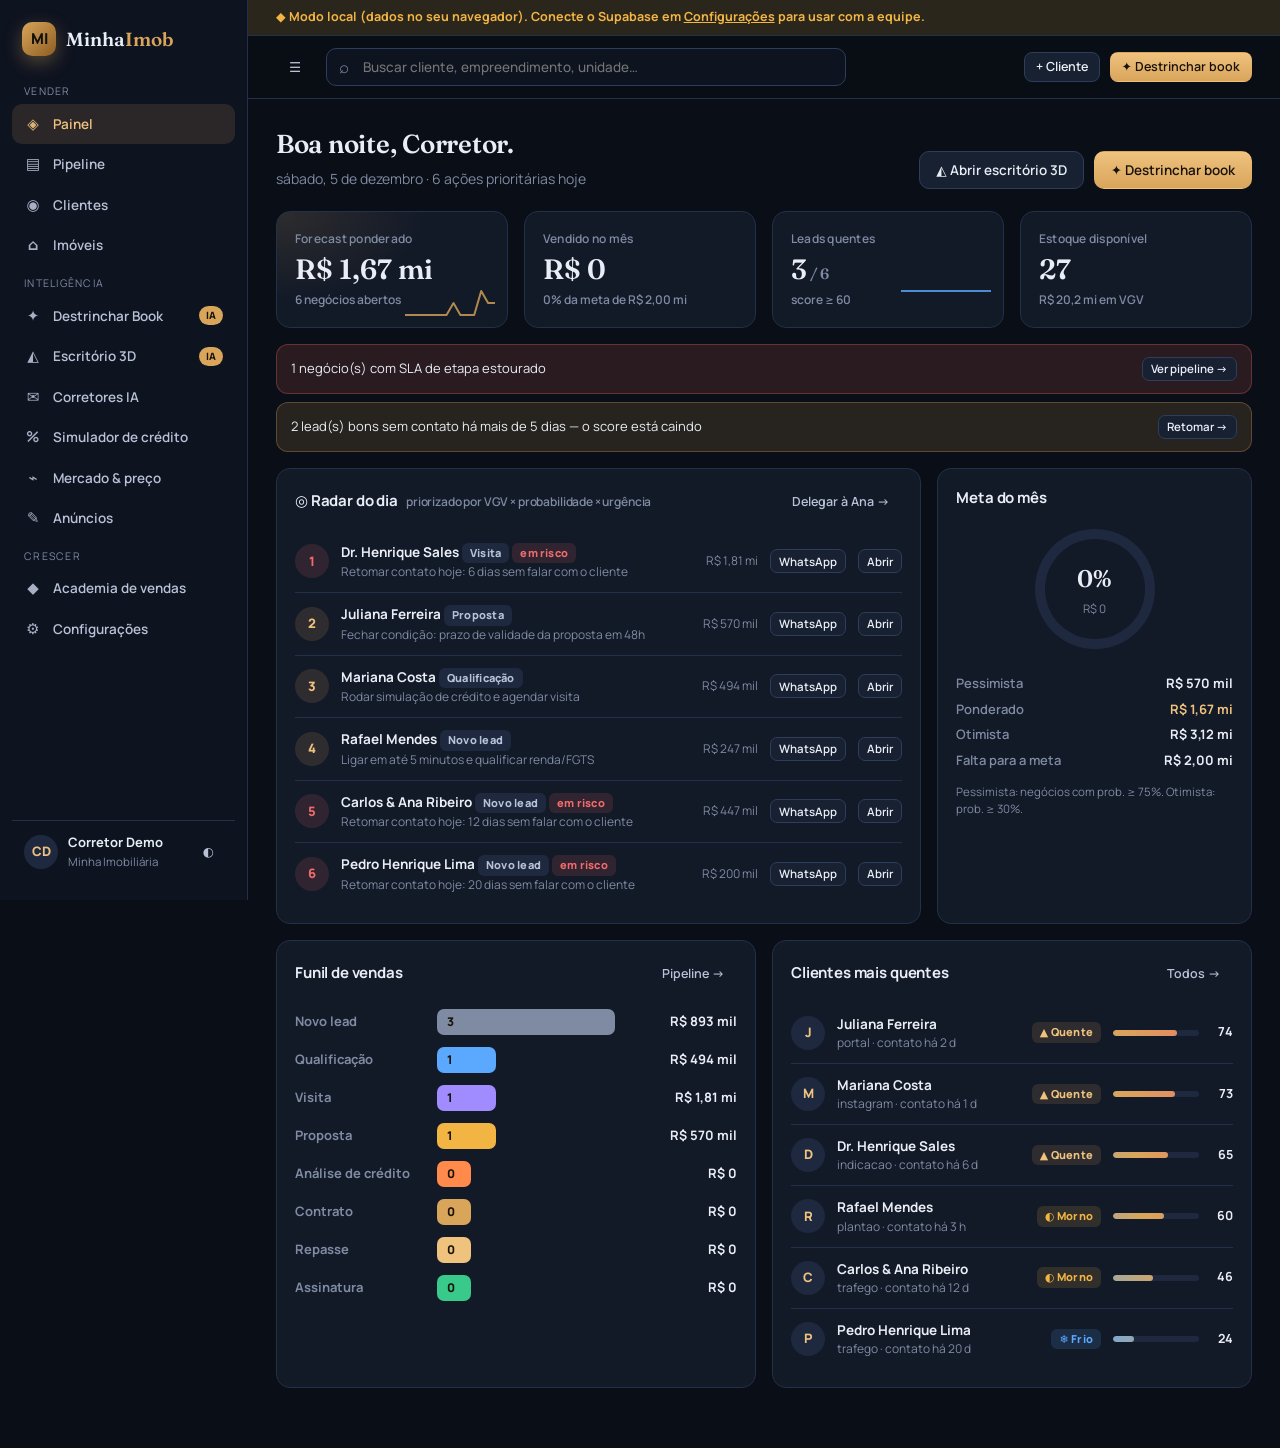
==== app.html @ 0edb1a58 "MinhaImob: plataforma inteligente de vendas imobiliárias - Destrinchador de book: PDF (pdf.js), OCR " ====
<!doctype html>
<html lang="pt-BR">
<head>
  <meta charset="utf-8" />
  <meta name="viewport" content="width=device-width, initial-scale=1" />
  <title>MinhaImob — Plataforma de Vendas</title>
  <meta name="description" content="Plataforma inteligente de vendas de imóveis" />
  <link rel="icon" href="data:image/svg+xml,<svg xmlns='http://www.w3.org/2000/svg' viewBox='0 0 64 64'><rect width='64' height='64' rx='14' fill='%23D9A55B'/><path d='M14 34 32 18l18 16v14H38V38H26v10H14z' fill='%2312100B'/></svg>" />
  <link rel="preconnect" href="https://fonts.googleapis.com" />
  <link rel="preconnect" href="https://fonts.gstatic.com" crossorigin />
  <link href="https://fonts.googleapis.com/css2?family=Fraunces:opsz,wght@9..144,500;9..144,600&family=Manrope:wght@400;500;600;700;800&family=JetBrains+Mono:wght@400;500&display=swap" rel="stylesheet" />
  <link rel="stylesheet" href="assets/css/app.css" />
  <script>try { const t = localStorage.getItem('mi_theme'); if (t) document.documentElement.dataset.theme = t; } catch {}</script>
</head>
<body>
  <div class="app">
    <aside class="sidebar" id="sidebar">
      <div class="brand"><div class="brand-mark">MI</div><div class="brand-name">Minha<b>Imob</b></div></div>
      <nav class="nav" id="nav">
        <div class="nav-group">Vender</div>
        <a href="#/dashboard" data-r="dashboard"><span class="ico">◈</span>Painel</a>
        <a href="#/pipeline" data-r="pipeline"><span class="ico">▤</span>Pipeline</a>
        <a href="#/leads" data-r="leads"><span class="ico">◉</span>Clientes</a>
        <a href="#/imoveis" data-r="imoveis"><span class="ico">⌂</span>Imóveis</a>
        <div class="nav-group">Inteligência</div>
        <a href="#/book" data-r="book"><span class="ico">✦</span>Destrinchar Book<span class="tag">IA</span></a>
        <a href="office.html"><span class="ico">◭</span>Escritório 3D<span class="tag">IA</span></a>
        <a href="#/ia" data-r="ia"><span class="ico">✉</span>Corretores IA</a>
        <a href="#/credito" data-r="credito"><span class="ico">%</span>Simulador de crédito</a>
        <a href="#/mercado" data-r="mercado"><span class="ico">⌁</span>Mercado & preço</a>
        <a href="#/marketing" data-r="marketing"><span class="ico">✎</span>Anúncios</a>
        <div class="nav-group">Crescer</div>
        <a href="#/academia" data-r="academia"><span class="ico">◆</span>Academia de vendas</a>
        <a href="#/ajustes" data-r="ajustes"><span class="ico">⚙</span>Configurações</a>
      </nav>
      <div class="sidebar-foot">
        <div class="avatar" id="me-avatar">?</div>
        <div class="grow"><div class="ellipsis" style="font-weight:700;font-size:13px" id="me-name">—</div><div class="ellipsis muted" style="font-size:11.5px" id="me-org">—</div></div>
        <button class="btn ghost sm icon" id="btn-theme" title="Tema">◐</button>
      </div>
    </aside>
    <main class="main">
      <div id="mode-banner"></div>
      <header class="topbar">
        <button class="btn ghost icon menu-btn" id="btn-menu" aria-label="Menu">☰</button>
        <div class="search">
          <input id="gsearch" placeholder="Buscar cliente, empreendimento, unidade…" autocomplete="off" />
          <div id="gsearch-res" class="card hide" style="position:absolute;top:44px;left:0;right:0;z-index:30;padding:6px;max-height:360px;overflow:auto"></div>
        </div>
        <div class="row right">
          <button class="btn sm hide-m" id="btn-new-lead">+ Cliente</button>
          <a class="btn sm primary" href="#/book">✦ Destrinchar book</a>
        </div>
      </header>
      <section id="view" class="page"></section>
    </main>
  </div>
  <script type="module" src="assets/js/app.js"></script>
</body>
</html>
---- assets/css/app.css ----
/* MinhaImob — Design System */
:root {
  --bg: #0A0E16;
  --bg-2: #0E1320;
  --surface: #121927;
  --surface-2: #182132;
  --surface-3: #1E2940;
  --border: #233049;
  --border-2: #2E3D5C;
  --text: #E9EDF5;
  --text-2: #B8C2D6;
  --muted: #7F8BA3;
  --gold: #D9A55B;
  --gold-2: #EFC27E;
  --gold-soft: rgba(217, 165, 91, .14);
  --green: #39C98A;
  --green-soft: rgba(57, 201, 138, .14);
  --amber: #F2B544;
  --amber-soft: rgba(242, 181, 68, .14);
  --red: #F06B6B;
  --red-soft: rgba(240, 107, 107, .14);
  --blue: #5AA9FF;
  --blue-soft: rgba(90, 169, 255, .14);
  --violet: #A08CFF;
  --violet-soft: rgba(160, 140, 255, .14);
  --radius: 14px;
  --radius-sm: 9px;
  --shadow: 0 10px 30px rgba(0, 0, 0, .35);
  --shadow-lg: 0 24px 60px rgba(0, 0, 0, .5);
  --font: "Manrope", system-ui, -apple-system, "Segoe UI", sans-serif;
  --font-display: "Fraunces", Georgia, serif;
  --mono: "JetBrains Mono", ui-monospace, monospace;
  --sidebar: 248px;
  --chart-1: #B9873F;
  --chart-2: #4A97EC;
  --chart-grid: #1F2A3F;
  color-scheme: dark;
}
:root[data-theme="light"] {
  --bg: #F4F1EA;
  --bg-2: #EEEAE1;
  --surface: #FFFFFF;
  --surface-2: #F8F6F1;
  --surface-3: #EFEBE2;
  --border: #E2DCCF;
  --border-2: #D3CAB8;
  --text: #1B1F2A;
  --text-2: #3D4555;
  --muted: #6E7686;
  --gold: #A9742C;
  --gold-2: #8E5F1F;
  --gold-soft: rgba(169, 116, 44, .12);
  --shadow: 0 8px 24px rgba(40, 30, 10, .08);
  --shadow-lg: 0 20px 50px rgba(40, 30, 10, .14);
  --chart-1: #A9742C;
  --chart-2: #2F7BD9;
  --chart-grid: #ECE6DA;
  color-scheme: light;
}

* { box-sizing: border-box; }
html, body { margin: 0; height: 100%; }
body {
  font-family: var(--font);
  background: var(--bg);
  color: var(--text);
  font-size: 14px;
  line-height: 1.5;
  -webkit-font-smoothing: antialiased;
}
a { color: var(--gold); text-decoration: none; }
a:hover { color: var(--gold-2); }
h1, h2, h3, h4 { margin: 0; font-weight: 700; letter-spacing: -.01em; }
h1 { font-size: 26px; font-family: var(--font-display); font-weight: 600; }
h2 { font-size: 19px; }
h3 { font-size: 15px; }
p { margin: 0; }
small, .muted { color: var(--muted); }
hr { border: 0; border-top: 1px solid var(--border); margin: 16px 0; }
::selection { background: var(--gold-soft); }
::-webkit-scrollbar { width: 10px; height: 10px; }
::-webkit-scrollbar-thumb { background: var(--border-2); border-radius: 10px; border: 2px solid var(--bg); }
::-webkit-scrollbar-track { background: transparent; }

/* ---------- Layout ---------- */
.app { display: grid; grid-template-columns: var(--sidebar) 1fr; min-height: 100vh; }
.sidebar {
  position: sticky; top: 0; height: 100vh; overflow-y: auto;
  background: var(--bg-2); border-right: 1px solid var(--border);
  display: flex; flex-direction: column; padding: 18px 12px;
}
.brand { display: flex; align-items: center; gap: 10px; padding: 4px 10px 18px; }
.brand-mark {
  width: 34px; height: 34px; border-radius: 10px; display: grid; place-items: center;
  background: linear-gradient(135deg, var(--gold), #8C5E22); color: #12100B; font-weight: 800; font-size: 15px;
  box-shadow: 0 6px 18px rgba(217, 165, 91, .35);
}
.brand-name { font-family: var(--font-display); font-size: 19px; font-weight: 600; }
.brand-name b { color: var(--gold); font-weight: 600; }
.nav-group { margin: 10px 0 4px; padding: 0 12px; font-size: 10.5px; letter-spacing: .12em; text-transform: uppercase; color: var(--muted); }
.nav a {
  display: flex; align-items: center; gap: 11px; padding: 9px 12px; border-radius: 10px;
  color: var(--text-2); font-weight: 600; font-size: 13.5px; transition: .15s;
}
.nav a:hover { background: var(--surface); color: var(--text); }
.nav a.active { background: var(--gold-soft); color: var(--gold-2); }
.nav a .ico { width: 18px; text-align: center; font-size: 15px; opacity: .9; }
.nav a .tag { margin-left: auto; font-size: 10px; padding: 2px 7px; border-radius: 20px; background: var(--gold); color: #1a1408; font-weight: 800; }
.sidebar-foot { margin-top: auto; padding: 12px; border-top: 1px solid var(--border); display: flex; gap: 10px; align-items: center; }
.avatar {
  width: 34px; height: 34px; border-radius: 50%; display: grid; place-items: center; flex: none;
  background: var(--surface-3); color: var(--gold-2); font-weight: 800; font-size: 13px;
}
.main { min-width: 0; display: flex; flex-direction: column; }
.topbar {
  position: sticky; top: 0; z-index: 20; display: flex; align-items: center; gap: 12px;
  padding: 12px 28px; background: color-mix(in srgb, var(--bg) 86%, transparent);
  backdrop-filter: blur(14px); border-bottom: 1px solid var(--border);
}
.search { flex: 1; max-width: 520px; position: relative; }
.search input { padding-left: 36px; }
.search::before { content: "⌕"; position: absolute; left: 13px; top: 50%; transform: translateY(-52%); color: var(--muted); font-size: 17px; }
.page { padding: 26px 28px 60px; max-width: 1480px; width: 100%; }
.page-head { display: flex; align-items: flex-end; justify-content: space-between; gap: 16px; margin-bottom: 22px; flex-wrap: wrap; }
.page-head p { color: var(--muted); margin-top: 4px; }
.menu-btn { display: none; }

/* ---------- Grid ---------- */
.grid { display: grid; gap: 16px; }
.g2 { grid-template-columns: repeat(2, minmax(0, 1fr)); }
.g3 { grid-template-columns: repeat(3, minmax(0, 1fr)); }
.g4 { grid-template-columns: repeat(4, minmax(0, 1fr)); }
.g-auto { grid-template-columns: repeat(auto-fill, minmax(280px, 1fr)); }
.span2 { grid-column: span 2; }
.row { display: flex; align-items: center; gap: 10px; }
.row.wrap { flex-wrap: wrap; }
.between { justify-content: space-between; }
.col { display: flex; flex-direction: column; gap: 10px; }
.mt { margin-top: 16px; } .mt-s { margin-top: 8px; } .mb { margin-bottom: 16px; }
.grow { flex: 1; min-width: 0; }
.right { margin-left: auto; }
.center { text-align: center; }
.nowrap { white-space: nowrap; }
.ellipsis { overflow: hidden; text-overflow: ellipsis; white-space: nowrap; }

/* ---------- Cards ---------- */
.card {
  background: var(--surface); border: 1px solid var(--border); border-radius: var(--radius);
  padding: 18px; min-width: 0;
}
.card.pad-0 { padding: 0; }
.card-head { display: flex; align-items: center; justify-content: space-between; gap: 10px; margin-bottom: 14px; }
.card-head h3 { display: flex; align-items: center; gap: 8px; }
.card.glow { background: radial-gradient(120% 140% at 0% 0%, var(--gold-soft), transparent 55%), var(--surface); }
.kpi { position: relative; overflow: hidden; }
.kpi .label { color: var(--muted); font-size: 12px; font-weight: 600; letter-spacing: .02em; }
.kpi .value { font-family: var(--font-display); font-size: 28px; font-weight: 600; margin-top: 6px; line-height: 1.1; }
.kpi .delta { font-size: 12px; margin-top: 6px; font-weight: 600; }
.kpi .spark { position: absolute; right: 12px; bottom: 10px; opacity: .8; }
.up { color: var(--green); } .down { color: var(--red); }

/* ---------- Buttons ---------- */
.btn {
  display: inline-flex; align-items: center; justify-content: center; gap: 8px;
  height: 38px; padding: 0 16px; border-radius: 10px; border: 1px solid var(--border-2);
  background: var(--surface-2); color: var(--text); font: 600 13.5px var(--font); cursor: pointer;
  transition: .15s; white-space: nowrap; text-decoration: none;
}
.btn:hover { border-color: var(--gold); color: var(--text); }
.btn:disabled { opacity: .5; cursor: not-allowed; }
.btn.primary { background: linear-gradient(180deg, var(--gold-2), var(--gold)); border-color: transparent; color: #18120A; }
.btn.primary:hover { filter: brightness(1.07); color: #18120A; }
.btn.ghost { background: transparent; border-color: transparent; color: var(--text-2); }
.btn.ghost:hover { background: var(--surface-2); color: var(--text); }
.btn.danger { color: var(--red); border-color: color-mix(in srgb, var(--red) 40%, transparent); background: var(--red-soft); }
.btn.success { color: var(--green); border-color: color-mix(in srgb, var(--green) 40%, transparent); background: var(--green-soft); }
.btn.sm { height: 30px; padding: 0 11px; font-size: 12.5px; border-radius: 8px; }
.btn.xs { height: 24px; padding: 0 8px; font-size: 11.5px; border-radius: 7px; }
.btn.icon { width: 38px; padding: 0; }
.btn.sm.icon { width: 30px; }
.btn.block { width: 100%; }

/* ---------- Forms ---------- */
label { display: block; font-size: 12px; font-weight: 700; color: var(--text-2); margin-bottom: 6px; }
input, select, textarea {
  width: 100%; height: 38px; padding: 0 12px; border-radius: 10px; border: 1px solid var(--border-2);
  background: var(--bg-2); color: var(--text); font: 500 13.5px var(--font); outline: none; transition: .15s;
}
textarea { height: auto; min-height: 90px; padding: 10px 12px; resize: vertical; line-height: 1.5; }
input:focus, select:focus, textarea:focus { border-color: var(--gold); box-shadow: 0 0 0 3px var(--gold-soft); }
input[type="checkbox"], input[type="radio"] { width: 16px; height: 16px; accent-color: var(--gold); }
input[type="range"] { padding: 0; height: 6px; accent-color: var(--gold); }
.field { margin-bottom: 12px; }
.field-row { display: grid; gap: 12px; grid-template-columns: repeat(auto-fit, minmax(150px, 1fr)); }
.check { display: flex; align-items: center; gap: 8px; font-weight: 600; font-size: 13px; color: var(--text-2); margin: 0; cursor: pointer; }
.hint { font-size: 11.5px; color: var(--muted); margin-top: 4px; }

/* ---------- Chips / badges ---------- */
.chip {
  display: inline-flex; align-items: center; gap: 6px; height: 26px; padding: 0 10px; border-radius: 30px;
  background: var(--surface-2); border: 1px solid var(--border); font-size: 12px; font-weight: 600; color: var(--text-2);
}
.chip.on, .chip.gold { background: var(--gold-soft); border-color: transparent; color: var(--gold-2); }
.chip.click { cursor: pointer; }
.chip.click:hover { border-color: var(--gold); }
.badge { display: inline-flex; align-items: center; gap: 5px; padding: 2px 8px; border-radius: 6px; font-size: 11px; font-weight: 800; letter-spacing: .02em; }
.b-green { background: var(--green-soft); color: var(--green); }
.b-amber { background: var(--amber-soft); color: var(--amber); }
.b-red { background: var(--red-soft); color: var(--red); }
.b-blue { background: var(--blue-soft); color: var(--blue); }
.b-violet { background: var(--violet-soft); color: var(--violet); }
.b-gold { background: var(--gold-soft); color: var(--gold-2); }
.b-gray { background: var(--surface-3); color: var(--text-2); }
.dot { width: 8px; height: 8px; border-radius: 50%; display: inline-block; flex: none; }

/* temperatura */
.temp-frio { color: var(--blue); } .temp-morno { color: var(--amber); }
.temp-quente { color: #FF8A4C; } .temp-fervendo { color: var(--red); }

/* ---------- Score bar ---------- */
.score { display: flex; align-items: center; gap: 8px; min-width: 110px; }
.score .bar { flex: 1; height: 6px; border-radius: 6px; background: var(--surface-3); overflow: hidden; }
.score .bar i { display: block; height: 100%; border-radius: 6px; background: linear-gradient(90deg, var(--blue), var(--gold), var(--red)); background-size: 300px 100%; }
.score b { font-size: 12.5px; width: 26px; text-align: right; }
.meter { height: 8px; border-radius: 8px; background: var(--surface-3); overflow: hidden; }
.meter i { display: block; height: 100%; background: var(--gold); border-radius: 8px; transition: width .6s; }

/* ---------- Table ---------- */
.table-wrap { overflow-x: auto; }
table.t { width: 100%; border-collapse: collapse; font-size: 13px; }
.t th { text-align: left; font-size: 11px; text-transform: uppercase; letter-spacing: .07em; color: var(--muted); font-weight: 700; padding: 11px 14px; border-bottom: 1px solid var(--border); white-space: nowrap; }
.t td { padding: 11px 14px; border-bottom: 1px solid var(--border); vertical-align: middle; }
.t tr:last-child td { border-bottom: 0; }
.t tbody tr { transition: .12s; }
.t tbody tr.click { cursor: pointer; }
.t tbody tr:hover { background: var(--surface-2); }
.t .num { text-align: right; font-variant-numeric: tabular-nums; }

/* ---------- Tabs ---------- */
.tabs { display: flex; gap: 4px; border-bottom: 1px solid var(--border); margin-bottom: 16px; overflow-x: auto; }
.tabs button {
  background: none; border: 0; color: var(--muted); font: 700 13px var(--font); padding: 10px 14px;
  border-bottom: 2px solid transparent; cursor: pointer; white-space: nowrap;
}
.tabs button.on { color: var(--gold-2); border-bottom-color: var(--gold); }
.seg { display: inline-flex; background: var(--bg-2); border: 1px solid var(--border); border-radius: 10px; padding: 3px; }
.seg button { border: 0; background: none; color: var(--muted); font: 700 12.5px var(--font); padding: 6px 12px; border-radius: 7px; cursor: pointer; }
.seg button.on { background: var(--surface-3); color: var(--text); }

/* ---------- Drawer / Modal ---------- */
.overlay { position: fixed; inset: 0; background: rgba(4, 6, 12, .62); backdrop-filter: blur(3px); z-index: 80; animation: fade .18s; }
.drawer {
  position: fixed; top: 0; right: 0; bottom: 0; width: min(720px, 100vw); z-index: 90;
  background: var(--surface); border-left: 1px solid var(--border); box-shadow: var(--shadow-lg);
  display: flex; flex-direction: column; animation: slideIn .22s cubic-bezier(.2, .8, .2, 1);
}
.drawer-head { padding: 18px 22px; border-bottom: 1px solid var(--border); display: flex; align-items: center; gap: 12px; }
.drawer-body { padding: 20px 22px; overflow-y: auto; flex: 1; }
.modal {
  position: fixed; left: 50%; top: 50%; transform: translate(-50%, -50%); z-index: 90;
  width: min(620px, calc(100vw - 32px)); max-height: calc(100vh - 40px); overflow-y: auto;
  background: var(--surface); border: 1px solid var(--border); border-radius: 18px; box-shadow: var(--shadow-lg);
  padding: 22px; animation: pop .2s;
}
.modal.wide { width: min(920px, calc(100vw - 32px)); }
@keyframes fade { from { opacity: 0; } }
@keyframes slideIn { from { transform: translateX(40px); opacity: 0; } }
@keyframes pop { from { transform: translate(-50%, -48%) scale(.97); opacity: 0; } }

/* ---------- Toast ---------- */
.toasts { position: fixed; right: 18px; bottom: 18px; z-index: 200; display: flex; flex-direction: column; gap: 8px; }
.toast {
  min-width: 260px; max-width: 380px; padding: 12px 14px; border-radius: 12px; background: var(--surface-2);
  border: 1px solid var(--border-2); box-shadow: var(--shadow); font-weight: 600; font-size: 13px;
  display: flex; gap: 10px; align-items: flex-start; animation: pop2 .2s;
}
.toast.ok { border-left: 3px solid var(--green); } .toast.err { border-left: 3px solid var(--red); } .toast.info { border-left: 3px solid var(--gold); }
@keyframes pop2 { from { transform: translateY(10px); opacity: 0; } }

/* ---------- Kanban ---------- */
.kanban { display: grid; grid-auto-flow: column; grid-auto-columns: minmax(272px, 1fr); gap: 12px; overflow-x: auto; padding-bottom: 10px; min-height: 62vh; }
.k-col { background: var(--bg-2); border: 1px solid var(--border); border-radius: var(--radius); display: flex; flex-direction: column; min-height: 0; }
.k-col.drop { border-color: var(--gold); background: var(--gold-soft); }
.k-head { padding: 12px 14px; border-bottom: 1px solid var(--border); }
.k-head .t1 { display: flex; align-items: center; gap: 8px; font-weight: 800; font-size: 13px; }
.k-head .t2 { font-size: 11.5px; color: var(--muted); margin-top: 2px; }
.k-body { padding: 10px; display: flex; flex-direction: column; gap: 8px; overflow-y: auto; flex: 1; }
.k-card {
  background: var(--surface); border: 1px solid var(--border); border-radius: 11px; padding: 11px 12px;
  cursor: grab; transition: .12s; position: relative;
}
.k-card:hover { border-color: var(--border-2); transform: translateY(-1px); }
.k-card.dragging { opacity: .45; }
.k-card .name { font-weight: 700; font-size: 13px; }
.k-card .meta { font-size: 11.5px; color: var(--muted); margin-top: 3px; }
.k-card .action { font-size: 11.5px; margin-top: 8px; padding: 6px 8px; border-radius: 7px; background: var(--surface-2); color: var(--text-2); }
.k-card .health { position: absolute; left: 0; top: 10px; bottom: 10px; width: 3px; border-radius: 3px; }

/* ---------- Dropzone ---------- */
.dropzone {
  border: 2px dashed var(--border-2); border-radius: 18px; padding: 42px 20px; text-align: center; cursor: pointer;
  background: radial-gradient(80% 120% at 50% 0%, var(--gold-soft), transparent 70%), var(--bg-2); transition: .2s;
}
.dropzone:hover, .dropzone.over { border-color: var(--gold); }
.dropzone .big { font-size: 40px; }
.steps { display: flex; flex-direction: column; gap: 8px; }
.step { display: flex; align-items: center; gap: 10px; font-size: 13px; color: var(--muted); }
.step.on { color: var(--text); } .step.done { color: var(--green); }
.step .s-ico { width: 22px; height: 22px; border-radius: 50%; display: grid; place-items: center; background: var(--surface-3); font-size: 11px; flex: none; }
.step.on .s-ico { background: var(--gold); color: #1a1408; animation: pulse 1.2s infinite; }
.step.done .s-ico { background: var(--green); color: #06180f; }
@keyframes pulse { 50% { box-shadow: 0 0 0 6px var(--gold-soft); } }

/* ---------- Espelho de vendas ---------- */
.espelho { display: grid; gap: 6px; }
.esp-row { display: grid; grid-template-columns: 44px repeat(var(--cols, 4), minmax(58px, 1fr)); gap: 6px; align-items: stretch; }
.esp-floor { font-size: 11px; color: var(--muted); display: grid; place-items: center; font-weight: 700; }
.esp-u {
  border-radius: 8px; padding: 6px; font-size: 11px; font-weight: 700; text-align: center; cursor: pointer;
  border: 1px solid transparent; transition: .12s; min-height: 44px; display: flex; flex-direction: column; justify-content: center;
}
.esp-u:hover { transform: scale(1.05); }
.esp-u small { font-weight: 600; font-size: 10px; opacity: .8; }
.st-disponivel { background: var(--green-soft); color: var(--green); border-color: color-mix(in srgb, var(--green) 30%, transparent); }
.st-reservado, .st-proposta { background: var(--amber-soft); color: var(--amber); }
.st-vendido { background: var(--red-soft); color: var(--red); }
.st-bloqueado, .st-permuta { background: var(--surface-3); color: var(--muted); }

/* ---------- Chat ---------- */
.chat { display: flex; flex-direction: column; height: 100%; min-height: 0; }
.chat-log { flex: 1; overflow-y: auto; padding: 16px; display: flex; flex-direction: column; gap: 12px; }
.msg { max-width: 88%; padding: 10px 13px; border-radius: 14px; font-size: 13.5px; line-height: 1.55; white-space: pre-wrap; word-wrap: break-word; }
.msg.user { align-self: flex-end; background: var(--gold-soft); color: var(--text); border-bottom-right-radius: 4px; }
.msg.bot { align-self: flex-start; background: var(--surface-2); border: 1px solid var(--border); border-bottom-left-radius: 4px; }
.msg.bot b { color: var(--gold-2); }
.msg .copy { display: inline-block; margin-top: 6px; font-size: 11px; color: var(--muted); cursor: pointer; }
.chat-input { display: flex; gap: 8px; padding: 12px; border-top: 1px solid var(--border); }
.chat-input textarea { min-height: 42px; max-height: 140px; height: 42px; }
.typing span { display: inline-block; width: 6px; height: 6px; border-radius: 50%; background: var(--muted); margin: 0 2px; animation: blink 1.2s infinite; }
.typing span:nth-child(2) { animation-delay: .2s; } .typing span:nth-child(3) { animation-delay: .4s; }
@keyframes blink { 50% { opacity: .2; } }

/* ---------- Misc ---------- */
.empty { text-align: center; padding: 40px 20px; color: var(--muted); }
.empty .big { font-size: 38px; margin-bottom: 8px; }
.kv { display: grid; grid-template-columns: auto 1fr; gap: 6px 14px; font-size: 13px; }
.kv dt { color: var(--muted); font-weight: 600; }
.kv dd { margin: 0; font-weight: 700; text-align: right; }
.list { display: flex; flex-direction: column; }
.list-item { display: flex; align-items: center; gap: 12px; padding: 11px 0; border-bottom: 1px solid var(--border); }
.list-item:last-child { border-bottom: 0; }
.list-item.click { cursor: pointer; }
.list-item.click:hover .li-title { color: var(--gold-2); }
.li-title { font-weight: 700; font-size: 13.5px; }
.li-sub { font-size: 12px; color: var(--muted); }
.ring { --p: 0; --c: var(--gold); width: 120px; height: 120px; border-radius: 50%; display: grid; place-items: center;
  background: conic-gradient(var(--c) calc(var(--p) * 1%), var(--surface-3) 0); position: relative; }
.ring::after { content: ""; position: absolute; inset: 10px; background: var(--surface); border-radius: 50%; }
.ring > * { position: relative; z-index: 1; text-align: center; }
.ring b { font-family: var(--font-display); font-size: 24px; font-weight: 600; display: block; }
.callout { padding: 12px 14px; border-radius: 12px; background: var(--gold-soft); border: 1px solid color-mix(in srgb, var(--gold) 30%, transparent); font-size: 13px; }
.callout.blue { background: var(--blue-soft); border-color: color-mix(in srgb, var(--blue) 30%, transparent); }
.callout.red { background: var(--red-soft); border-color: color-mix(in srgb, var(--red) 30%, transparent); }
.callout.green { background: var(--green-soft); border-color: color-mix(in srgb, var(--green) 30%, transparent); }
.code { font-family: var(--mono); font-size: 12px; background: var(--bg-2); border: 1px solid var(--border); border-radius: 10px; padding: 12px; white-space: pre-wrap; overflow-x: auto; }
.pill-num { font-family: var(--font-display); font-size: 22px; font-weight: 600; }
.conf { display: inline-block; width: 7px; height: 7px; border-radius: 50%; margin-right: 6px; }
.conf.h { background: var(--green); } .conf.m { background: var(--amber); } .conf.l { background: var(--red); }
.funnel-row { display: grid; grid-template-columns: 130px 1fr 110px; align-items: center; gap: 12px; padding: 6px 0; font-size: 13px; }
.funnel-bar { height: 26px; border-radius: 7px; background: linear-gradient(90deg, var(--gold), color-mix(in srgb, var(--gold) 40%, var(--surface-3))); display: flex; align-items: center; padding: 0 10px; font-weight: 800; font-size: 12px; color: #1a1408; min-width: 34px; transition: width .6s; }
.mode-banner { background: var(--amber-soft); color: var(--amber); font-size: 12.5px; font-weight: 700; padding: 8px 28px; border-bottom: 1px solid var(--border); }
.lesson { padding: 14px 16px; border: 1px solid var(--border); border-radius: 12px; background: var(--bg-2); }
.lesson h4 { font-size: 14px; margin-bottom: 6px; }
.lesson ul { margin: 6px 0 0; padding-left: 18px; color: var(--text-2); }
.lesson li { margin: 3px 0; }
.agent-card { display: flex; gap: 12px; align-items: center; padding: 12px; border-radius: 12px; border: 1px solid var(--border); background: var(--bg-2); cursor: pointer; transition: .15s; }
.agent-card:hover, .agent-card.on { border-color: var(--gold); }
.agent-face { width: 42px; height: 42px; border-radius: 12px; display: grid; place-items: center; font-weight: 800; font-size: 16px; color: #0d0d0d; flex: none; }
.hide { display: none !important; }

/* ---------- Responsive ---------- */
@media (max-width: 1180px) { .g4 { grid-template-columns: repeat(2, minmax(0, 1fr)); } .g3 { grid-template-columns: repeat(2, minmax(0, 1fr)); } }
@media (max-width: 860px) {
  .app { grid-template-columns: 1fr; }
  .sidebar { position: fixed; left: 0; top: 0; bottom: 0; width: 272px; z-index: 100; transform: translateX(-100%); transition: transform .22s; }
  .sidebar.open { transform: none; box-shadow: var(--shadow-lg); }
  .menu-btn { display: inline-flex; }
  .topbar { padding: 10px 16px; }
  .page { padding: 18px 16px 60px; }
  .g2, .g3 { grid-template-columns: 1fr; }
  .g4 { grid-template-columns: repeat(2, minmax(0, 1fr)); gap: 10px; }
  .kpi .value { font-size: 22px; }
  .kpi .spark { display: none; }
  .card { padding: 14px; }
  .span2 { grid-column: auto; }
  .funnel-row { grid-template-columns: 90px 1fr 80px; }
  .mode-banner { padding: 8px 16px; }
  .topbar .hide-m { display: none; }
}

/* ---------- Charts ---------- */
.chart { position: relative; }
.chart svg { display: block; width: 100%; overflow: visible; }
.chart .grid-l { stroke: var(--chart-grid); stroke-width: 1; }
.chart .axis-t { fill: var(--muted); font-size: 11px; font-family: var(--font); }
.chart .lbl-t { fill: var(--text-2); font-size: 11.5px; font-weight: 700; font-family: var(--font); }
.chart .xhair { stroke: var(--border-2); stroke-width: 1; }
.chart-tip { position: absolute; pointer-events: none; background: var(--surface-2); border: 1px solid var(--border-2); border-radius: 10px; padding: 8px 10px; font-size: 12px; box-shadow: var(--shadow); white-space: nowrap; z-index: 5; }
.chart-tip .r { display: flex; align-items: center; gap: 6px; margin-top: 3px; color: var(--text); }
.chart-tip .sw { width: 10px; height: 3px; border-radius: 2px; }
.legend { display: flex; gap: 14px; flex-wrap: wrap; font-size: 12px; color: var(--text-2); font-weight: 600; }
.legend span { display: inline-flex; align-items: center; gap: 6px; }
.legend i { width: 14px; height: 3px; border-radius: 2px; display: inline-block; }
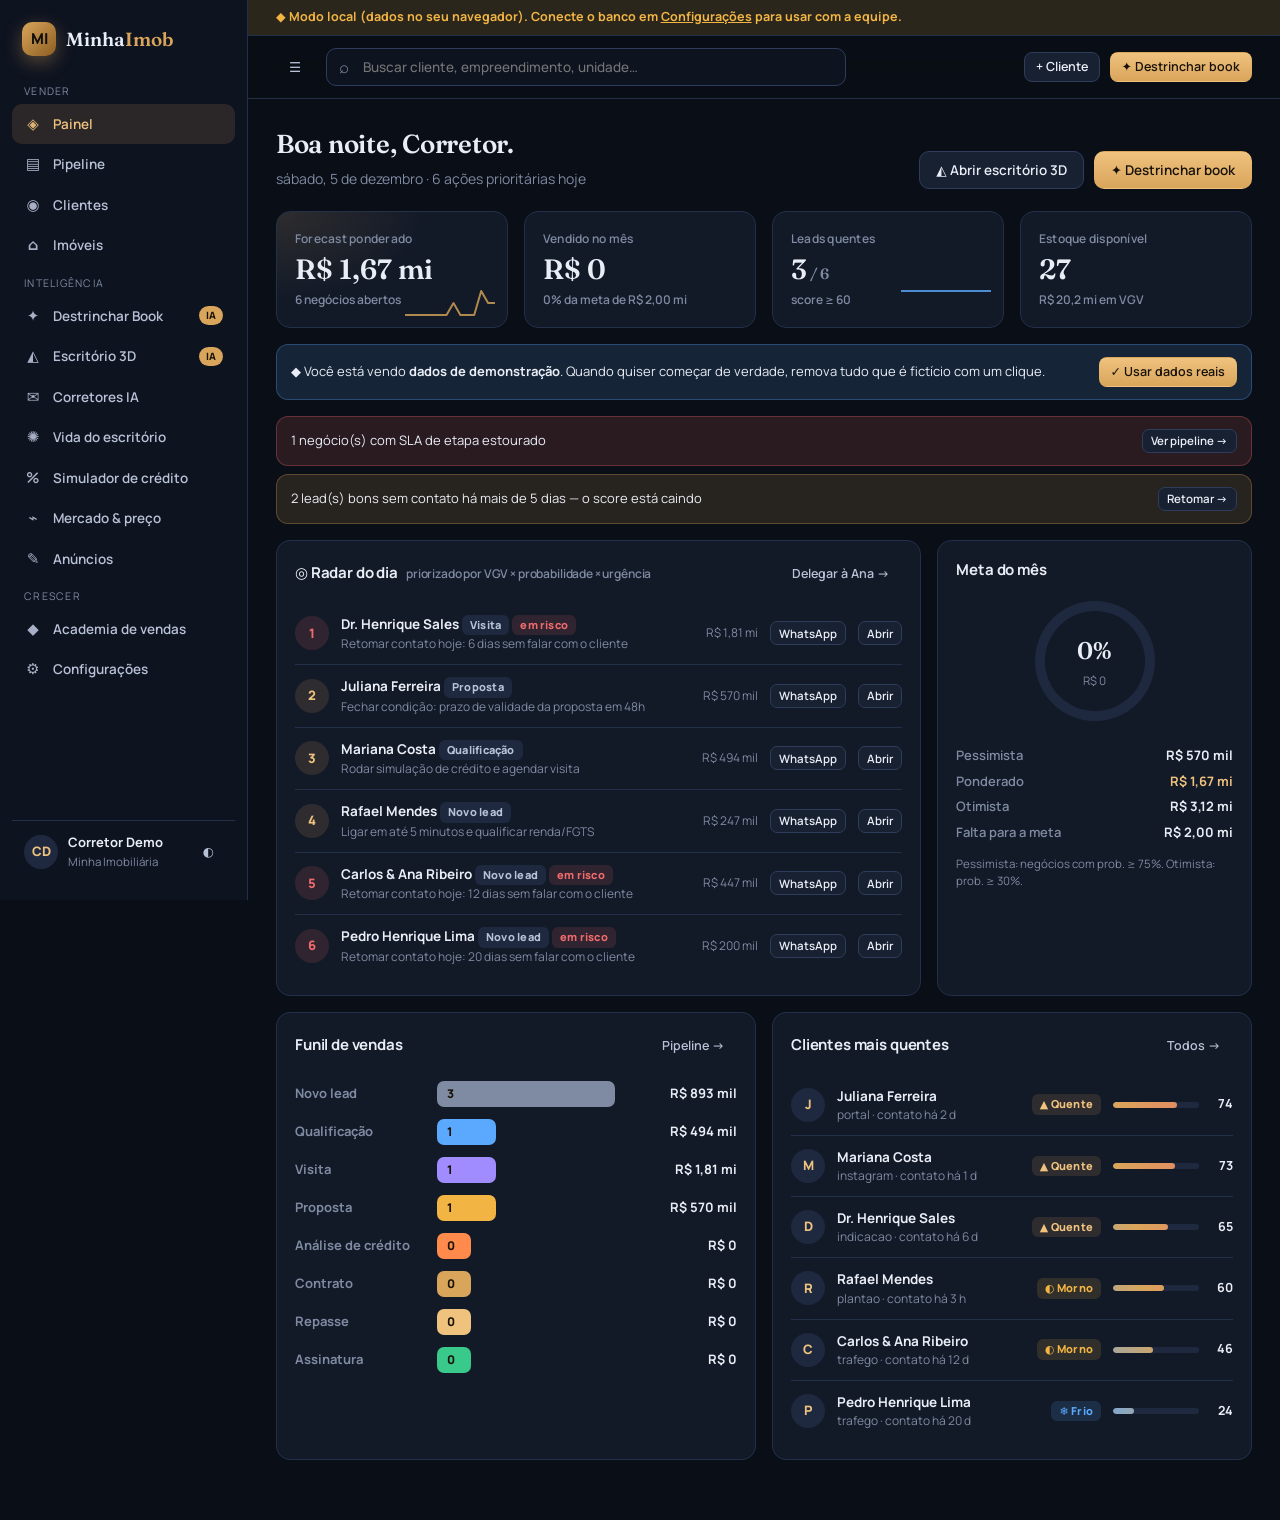
==== commit 977a080c: "Vida do escritório: agentes conversam sozinhos, turno a turno, na tela e no 3D - Nova tela #/socieda" ====
--- a/app.html
+++ b/app.html
@@ -26,12 +26,14 @@
         <a href="#/book" data-r="book"><span class="ico">✦</span>Destrinchar Book<span class="tag">IA</span></a>
         <a href="office.html"><span class="ico">◭</span>Escritório 3D<span class="tag">IA</span></a>
         <a href="#/ia" data-r="ia"><span class="ico">✉</span>Corretores IA</a>
+        <a href="#/sociedade" data-r="sociedade"><span class="ico">✺</span>Vida do escritório</a>
         <a href="#/credito" data-r="credito"><span class="ico">%</span>Simulador de crédito</a>
         <a href="#/mercado" data-r="mercado"><span class="ico">⌁</span>Mercado & preço</a>
         <a href="#/marketing" data-r="marketing"><span class="ico">✎</span>Anúncios</a>
         <div class="nav-group">Crescer</div>
         <a href="#/academia" data-r="academia"><span class="ico">◆</span>Academia de vendas</a>
         <a href="#/ajustes" data-r="ajustes"><span class="ico">⚙</span>Configurações</a>
+        <a href="admin.html" id="nav-admin" class="hide"><span class="ico">♛</span>Superadmin</a>
       </nav>
       <div class="sidebar-foot">
         <div class="avatar" id="me-avatar">?</div>
